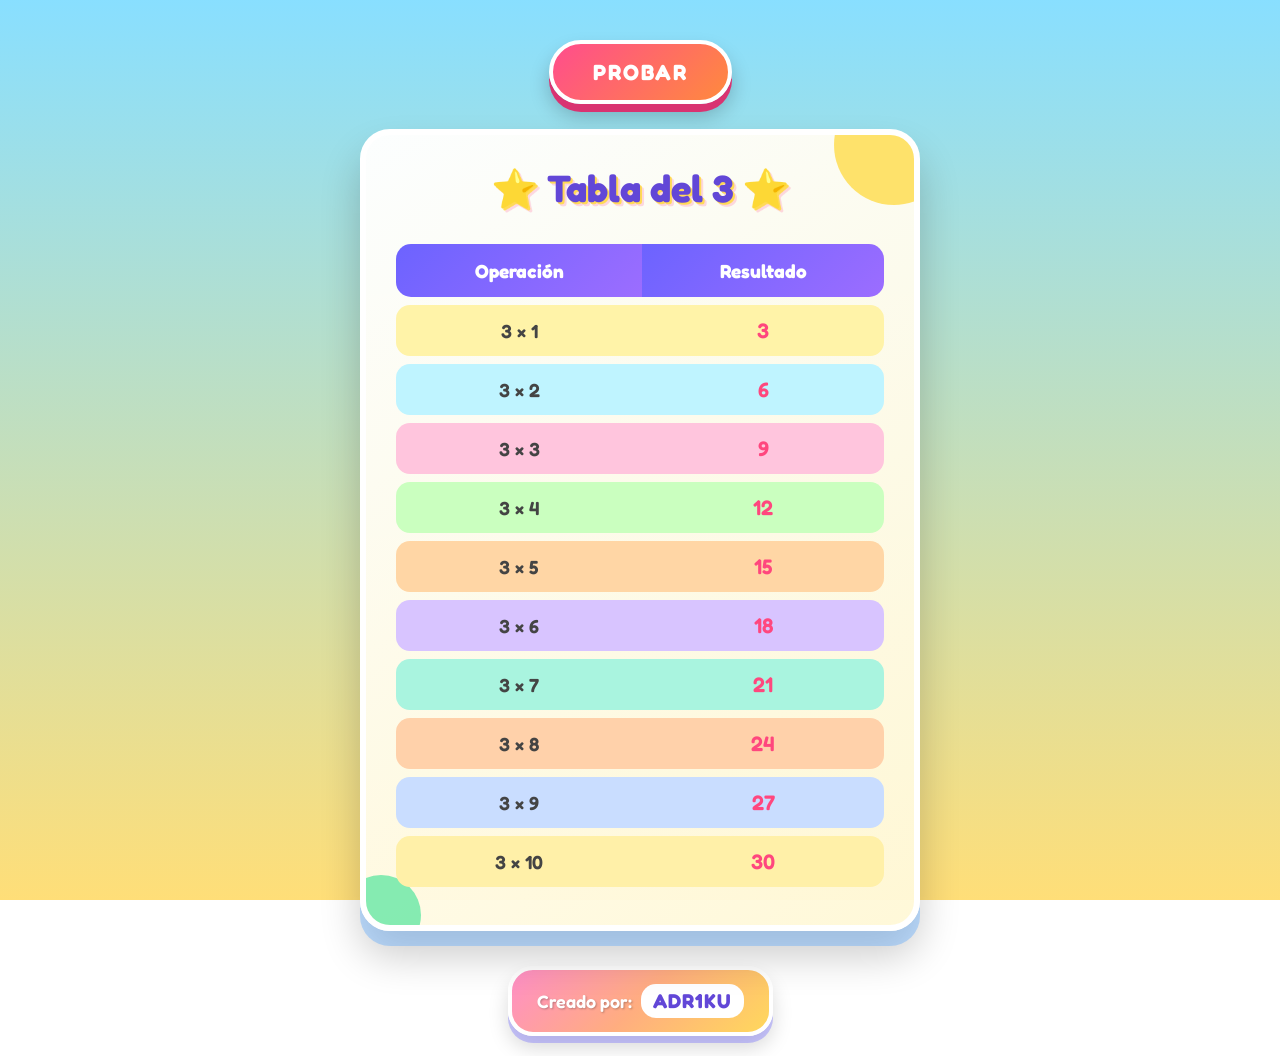
==== tablas/multiplicar.html @ edddc40d "Creación de carpeta tablas con archivos .js - .html - .css" ====
<!DOCTYPE html>
<html lang="es">
<head>
    <meta charset="UTF-8">
    <meta name="viewport" content="width=device-width, initial-scale=1.0">
    <title>Tabla del 3</title>
    <link rel="stylesheet" href="multiplicar.css">
</head>
<body>

    <main class="contenedor">

        <a href="#tabla" class="boton">PROBAR</a>

        <section id="tabla" class="tarjeta">
            <h1>Tabla del 3</h1>

            <table>
                <thead>
                    <tr>
                        <th>Operación</th>
                        <th>Resultado</th>
                    </tr>
                </thead>

                <tbody>
                    <tr><td>3 × 1</td><td>3</td></tr>
                    <tr><td>3 × 2</td><td>6</td></tr>
                    <tr><td>3 × 3</td><td>9</td></tr>
                    <tr><td>3 × 4</td><td>12</td></tr>
                    <tr><td>3 × 5</td><td>15</td></tr>
                    <tr><td>3 × 6</td><td>18</td></tr>
                    <tr><td>3 × 7</td><td>21</td></tr>
                    <tr><td>3 × 8</td><td>24</td></tr>
                    <tr><td>3 × 9</td><td>27</td></tr>
                    <tr><td>3 × 10</td><td>30</td></tr>
                </tbody>
            </table>
        </section>

    </main>

    <footer class="pie-pagina">
        <p>Creado por: <span>ADR1KU</span></p>
    </footer>

</body>
</html>
---- tablas/multiplicar.css ----
/* Fuente infantil desde Google Fonts */
@import url('https://fonts.googleapis.com/css2?family=Fredoka:wght@400;500;600;700&display=swap');

/* Reinicio básico */
* {
    margin: 0;
    padding: 0;
    box-sizing: border-box;
}

html {
    scroll-behavior: smooth;
}

body {
    min-height: 100vh;

    font-family: 'Fredoka', sans-serif;

    display: flex;

    /* Coloca el contenido de arriba hacia abajo */
    flex-direction: column;

    /* Centra horizontalmente */
    align-items: center;

    padding: 40px 15px 20px;

    background:
        linear-gradient(
            rgba(103, 214, 255, 0.78),
            rgba(255, 215, 90, 0.82)
        ),
        url("https://images.unsplash.com/photo-1503676260728-1c00da094a0b?auto=format&fit=crop&w=1600&q=80");

    background-size: cover;
    background-position: center;
    background-attachment: fixed;
}


/* =========================
   CONTENEDOR PRINCIPAL
   ========================= */

.contenedor {
    width: 100%;
    max-width: 560px;

    text-align: center;

    /* Ocupa el espacio disponible */
    flex: 1;

    animation: aparecer 0.8s ease;
}


/* =========================
   BOTÓN PROBAR
   ========================= */

.boton {
    display: inline-block;

    background: linear-gradient(
        135deg,
        #ff4d8d,
        #ff8a3d
    );

    color: white;

    text-decoration: none;

    font-size: 22px;
    font-weight: 700;

    letter-spacing: 2px;

    padding: 15px 40px;

    border-radius: 50px;

    margin-bottom: 25px;

    border: 4px solid white;

    box-shadow:
        0 8px 0 #d93371,
        0 12px 20px rgba(0, 0, 0, 0.22);

    transition:
        transform 0.2s ease,
        box-shadow 0.2s ease;

    animation: flotar 2.5s infinite ease-in-out;
}


/* Efecto al pasar el mouse */

.boton:hover {
    transform: translateY(-5px) scale(1.06);

    box-shadow:
        0 10px 0 #d93371,
        0 15px 25px rgba(0, 0, 0, 0.25);
}


/* Efecto al hacer clic */

.boton:active {
    transform: translateY(5px);

    box-shadow:
        0 3px 0 #d93371;
}


/* =========================
   TARJETA
   ========================= */

.tarjeta {
    position: relative;

    overflow: hidden;

    background:
        linear-gradient(
            145deg,
            rgba(255, 255, 255, 0.97),
            rgba(255, 248, 215, 0.97)
        );

    padding: 30px;

    border-radius: 30px;

    border: 6px solid white;

    box-shadow:
        0 15px 0 rgba(74, 162, 255, 0.35),
        0 25px 40px rgba(0, 0, 0, 0.2);
}


/* Círculo decorativo */

.tarjeta::before {
    content: "";

    position: absolute;

    width: 120px;
    height: 120px;

    border-radius: 50%;

    background: #ffdd4a;

    top: -50px;
    right: -40px;

    opacity: 0.8;
}


/* Segundo círculo decorativo */

.tarjeta::after {
    content: "";

    position: absolute;

    width: 80px;
    height: 80px;

    border-radius: 50%;

    background: #67e8a5;

    bottom: -30px;
    left: -25px;

    opacity: 0.8;
}


/* =========================
   TÍTULO
   ========================= */

h1 {
    position: relative;

    z-index: 2;

    color: #6247d7;

    font-size: 38px;

    margin-bottom: 25px;

    font-weight: 700;

    text-shadow:
        2px 2px 0 #ffda55,
        4px 4px 0 rgba(255, 105, 150, 0.25);

    animation: titulo 1s ease;
}


/*
   Agrega estrellas alrededor
   del título sin modificar HTML.
*/

h1::before {
    content: "⭐ ";
}

h1::after {
    content: " ⭐";
}


/* =========================
   TABLA
   ========================= */

table {
    position: relative;

    z-index: 2;

    width: 100%;

    border-collapse: separate;

    border-spacing: 0 8px;

    font-size: 18px;
}


/* Encabezado */

th {
    padding: 15px;

    color: white;

    background: linear-gradient(
        135deg,
        #6c63ff,
        #9c6dff
    );

    font-size: 19px;
}


/* Redondeo encabezado */

th:first-child {
    border-radius: 15px 0 0 15px;
}

th:last-child {
    border-radius: 0 15px 15px 0;
}


/* Celdas */

td {
    padding: 13px;

    font-size: 19px;

    font-weight: 600;

    color: #444;

    background-color: white;

    transition:
        transform 0.2s ease,
        background-color 0.2s ease,
        color 0.2s ease;
}


/* Bordes redondeados */

td:first-child {
    border-radius: 14px 0 0 14px;
}

td:last-child {
    border-radius: 0 14px 14px 0;

    color: #ff477e;

    font-size: 21px;
}


/* =========================
   COLORES DE LAS FILAS
   ========================= */

tbody tr:nth-child(1) td {
    background-color: #fff3a8;
}

tbody tr:nth-child(2) td {
    background-color: #bff4ff;
}

tbody tr:nth-child(3) td {
    background-color: #ffc5dd;
}

tbody tr:nth-child(4) td {
    background-color: #caffbf;
}

tbody tr:nth-child(5) td {
    background-color: #ffd6a5;
}

tbody tr:nth-child(6) td {
    background-color: #d8c4ff;
}

tbody tr:nth-child(7) td {
    background-color: #a9f4df;
}

tbody tr:nth-child(8) td {
    background-color: #ffd1aa;
}

tbody tr:nth-child(9) td {
    background-color: #c9ddff;
}

tbody tr:nth-child(10) td {
    background-color: #fff0a8;
}


/* =========================
   EFECTO SOBRE FILAS
   ========================= */

tbody tr {
    transition: transform 0.2s ease;
}

tbody tr:hover {
    transform: scale(1.04);
}

tbody tr:hover td {
    color: #5629bd;

    box-shadow:
        0 5px 12px rgba(0, 0, 0, 0.15);
}


/* =========================
   ANIMACIONES
   ========================= */

/* Entrada de la página */

@keyframes aparecer {

    from {
        opacity: 0;
        transform: translateY(30px);
    }

    to {
        opacity: 1;
        transform: translateY(0);
    }
}


/* Movimiento suave del botón */

@keyframes flotar {

    0%,
    100% {
        transform: translateY(0);
    }

    50% {
        transform: translateY(-7px);
    }
}


/* Entrada del título */

@keyframes titulo {

    0% {
        transform: scale(0.6) rotate(-5deg);
        opacity: 0;
    }

    70% {
        transform: scale(1.08) rotate(2deg);
    }

    100% {
        transform: scale(1);
        opacity: 1;
    }
}


/* =========================
   RESPONSIVE - TABLETS
   ========================= */

@media (max-width: 768px) {

    body {
        padding: 25px 15px;
    }

    .contenedor {
        max-width: 500px;
    }

    h1 {
        font-size: 34px;
    }
}


/* =========================
   RESPONSIVE - CELULARES
   ========================= */

@media (max-width: 480px) {

    body {
        padding: 20px 10px;
    }

    .tarjeta {
        padding: 20px 13px;

        border-radius: 22px;
    }

    h1 {
        font-size: 28px;

        margin-bottom: 18px;
    }

    .boton {
        width: 100%;

        font-size: 19px;

        padding: 14px 20px;
    }

    table {
        font-size: 16px;

        border-spacing: 0 6px;
    }

    th {
        font-size: 16px;

        padding: 12px 5px;
    }

    td {
        font-size: 16px;

        padding: 11px 5px;
    }

    td:last-child {
        font-size: 18px;
    }
}


/* =========================
   ACCESIBILIDAD
   ========================= */

/*
   Si el usuario tiene desactivadas
   las animaciones en su dispositivo,
   también las quitamos aquí.
*/

@media (prefers-reduced-motion: reduce) {

    *,
    *::before,
    *::after {
        animation: none !important;
        transition: none !important;
    }
}

/* =========================
   PIE DE PÁGINA
   ========================= */

.pie-pagina {
    margin-top: 35px;

    padding: 14px 25px;

    background: linear-gradient(
        135deg,
        #ff8fc7,
        #ffad80,
        #ffd85c
    );

    border: 4px solid white;
    border-radius: 25px;

    box-shadow:
        0 7px 0 rgba(108, 99, 255, 0.35),
        0 12px 20px rgba(0, 0, 0, 0.15);

    font-size: 18px;
    font-weight: 600;

    color: white;

    width: fit-content;
    max-width: 100%;

    text-align: center;

    text-shadow:
        1px 1px 2px rgba(0, 0, 0, 0.25);

    animation: aparecerPie 1s ease;
}

.pie-pagina p {
    margin: 0;
}

.pie-pagina span {
    display: inline-block;

    color: #6247d7;
    background-color: #ffffff;

    padding: 5px 12px;

    margin-left: 5px;

    border-radius: 15px;

    font-size: 20px;
    font-weight: 700;

    letter-spacing: 1px;

    text-shadow: none;

    transition:
        transform 0.2s ease,
        background-color 0.2s ease;
}

.pie-pagina span:hover {
    transform: rotate(-3deg) scale(1.1);
    background-color: #fff3a8;
}

@keyframes aparecerPie {
    from {
        opacity: 0;
        transform: translateY(20px);
    }

    to {
        opacity: 1;
        transform: translateY(0);
    }
}

/* Responsive */

@media (max-width: 480px) {

    .pie-pagina {
        font-size: 15px;
        padding: 14px 10px;
    }

    .pie-pagina span {
        font-size: 17px;
        margin-top: 5px;
    }
}
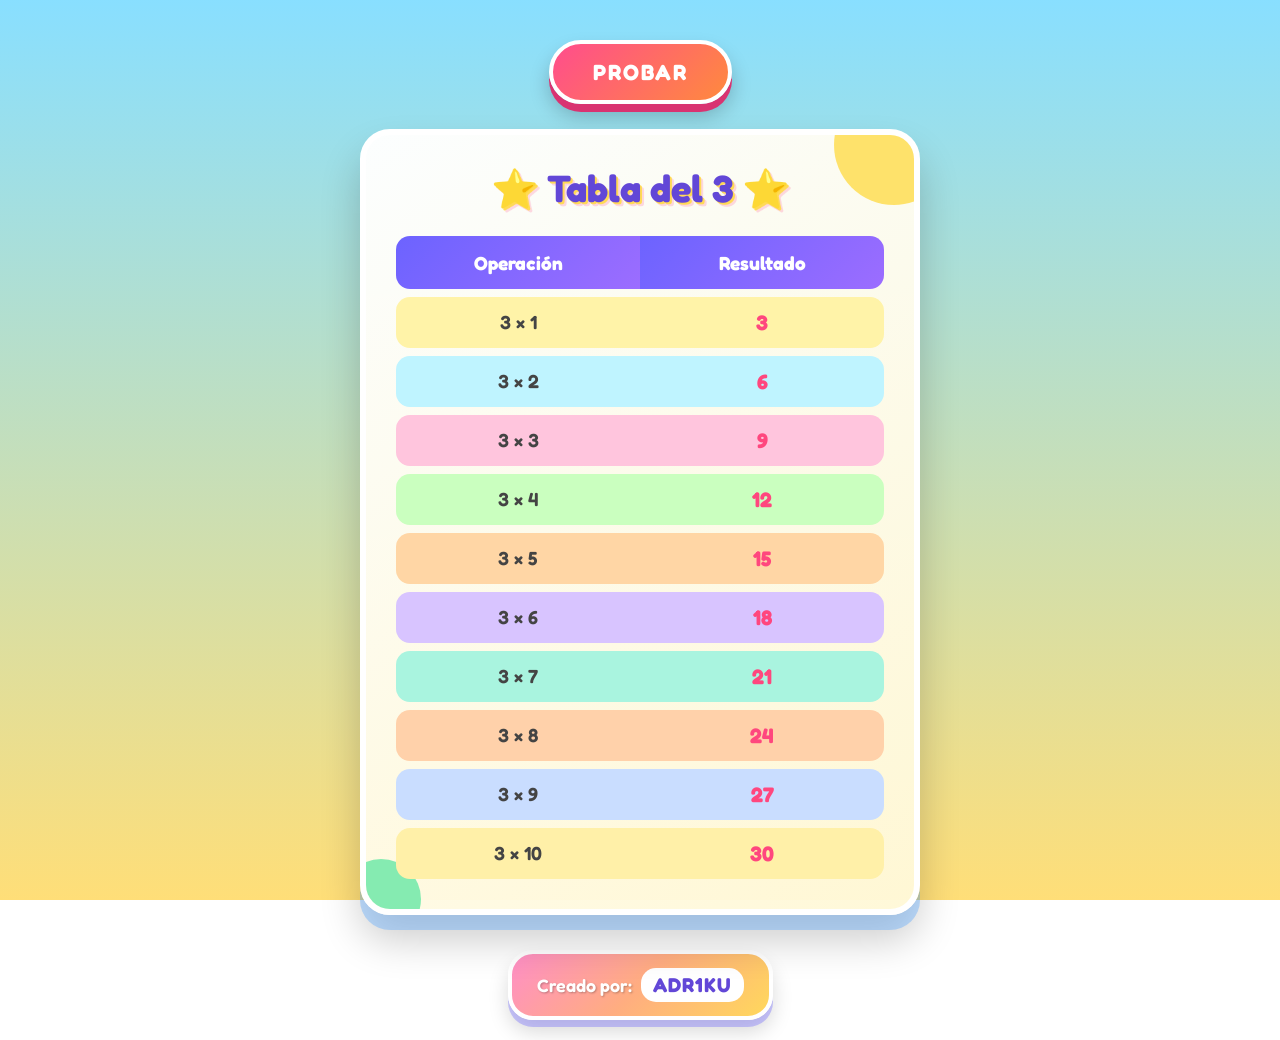
==== commit 33004dc0: "Migración de tags a <div></div>" ====
--- a/tablas/multiplicar.html
+++ b/tablas/multiplicar.html
@@ -8,35 +8,76 @@
 </head>
 <body>
 
-    <main class="contenedor">
+    <main class="contenedor" id="contenedor">
 
-        <a href="#tabla" class="boton">PROBAR</a>
+        <a href="#tabla" class="boton" id="probar">PROBAR</a>
 
         <section id="tabla" class="tarjeta">
-            <h1>Tabla del 3</h1>
 
-            <table>
-                <thead>
-                    <tr>
-                        <th>Operación</th>
-                        <th>Resultado</th>
-                    </tr>
-                </thead>
+    <h1>Tabla del 3</h1>
 
-                <tbody>
-                    <tr><td>3 × 1</td><td>3</td></tr>
-                    <tr><td>3 × 2</td><td>6</td></tr>
-                    <tr><td>3 × 3</td><td>9</td></tr>
-                    <tr><td>3 × 4</td><td>12</td></tr>
-                    <tr><td>3 × 5</td><td>15</td></tr>
-                    <tr><td>3 × 6</td><td>18</td></tr>
-                    <tr><td>3 × 7</td><td>21</td></tr>
-                    <tr><td>3 × 8</td><td>24</td></tr>
-                    <tr><td>3 × 9</td><td>27</td></tr>
-                    <tr><td>3 × 10</td><td>30</td></tr>
-                </tbody>
-            </table>
-        </section>
+    <div class="tabla-div">
+
+        <!-- Encabezado -->
+        <div class="fila encabezado">
+            <div class="celda">Operación</div>
+            <div class="celda">Resultado</div>
+        </div>
+
+        <!-- Contenido -->
+        <div class="fila">
+            <div class="celda">3 × 1</div>
+            <div class="celda resultado">3</div>
+        </div>
+
+        <div class="fila">
+            <div class="celda">3 × 2</div>
+            <div class="celda resultado">6</div>
+        </div>
+
+        <div class="fila">
+            <div class="celda">3 × 3</div>
+            <div class="celda resultado">9</div>
+        </div>
+
+        <div class="fila">
+            <div class="celda">3 × 4</div>
+            <div class="celda resultado">12</div>
+        </div>
+
+        <div class="fila">
+            <div class="celda">3 × 5</div>
+            <div class="celda resultado">15</div>
+        </div>
+
+        <div class="fila">
+            <div class="celda">3 × 6</div>
+            <div class="celda resultado">18</div>
+        </div>
+
+        <div class="fila">
+            <div class="celda">3 × 7</div>
+            <div class="celda resultado">21</div>
+        </div>
+
+        <div class="fila">
+            <div class="celda">3 × 8</div>
+            <div class="celda resultado">24</div>
+        </div>
+
+        <div class="fila">
+            <div class="celda">3 × 9</div>
+            <div class="celda resultado">27</div>
+        </div>
+
+        <div class="fila">
+            <div class="celda">3 × 10</div>
+            <div class="celda resultado">30</div>
+        </div>
+
+    </div>
+
+</section>
 
     </main>
 
--- a/tablas/multiplicar.css
+++ b/tablas/multiplicar.css
@@ -228,32 +228,82 @@
     content: " ⭐";
 }
 
-
-/* =========================
-   TABLA
-   ========================= */
-
-table {
+/* =========================
+   TABLA DEL 3 CON DIV
+   ========================= */
+
+.tabla-div {
     position: relative;
-
     z-index: 2;
 
     width: 100%;
 
-    border-collapse: separate;
-
-    border-spacing: 0 8px;
+    display: flex;
+    flex-direction: column;
+
+    gap: 8px;
 
     font-size: 18px;
 }
 
 
-/* Encabezado */
-
-th {
+/* =========================
+   FILAS
+   ========================= */
+
+.fila {
+    display: grid;
+
+    grid-template-columns: 1fr 1fr;
+
+    width: 100%;
+
+    transition:
+        transform 0.2s ease,
+        box-shadow 0.2s ease;
+}
+
+
+/* =========================
+   CELDAS
+   ========================= */
+
+.celda {
+    padding: 13px;
+
+    font-size: 19px;
+    font-weight: 600;
+
+    color: #444;
+
+    text-align: center;
+
+    transition:
+        color 0.2s ease,
+        background-color 0.2s ease;
+}
+
+
+/* Primera celda */
+
+.fila .celda:first-child {
+    border-radius: 14px 0 0 14px;
+}
+
+
+/* Última celda */
+
+.fila .celda:last-child {
+    border-radius: 0 14px 14px 0;
+}
+
+
+/* =========================
+   ENCABEZADO
+   ========================= */
+
+.encabezado .celda {
     padding: 15px;
-
-    color: white;
 
     background: linear-gradient(
         135deg,
@@ -261,53 +311,22 @@
         #9c6dff
     );
 
+    color: white;
+
     font-size: 19px;
-}
-
-
-/* Redondeo encabezado */
-
-th:first-child {
-    border-radius: 15px 0 0 15px;
-}
-
-th:last-child {
-    border-radius: 0 15px 15px 0;
-}
-
-
-/* Celdas */
-
-td {
-    padding: 13px;
-
-    font-size: 19px;
-
-    font-weight: 600;
-
-    color: #444;
-
-    background-color: white;
-
-    transition:
-        transform 0.2s ease,
-        background-color 0.2s ease,
-        color 0.2s ease;
-}
-
-
-/* Bordes redondeados */
-
-td:first-child {
-    border-radius: 14px 0 0 14px;
-}
-
-td:last-child {
-    border-radius: 0 14px 14px 0;
-
+    font-weight: 700;
+}
+
+
+/* =========================
+   RESULTADOS
+   ========================= */
+
+.resultado {
     color: #ff477e;
 
     font-size: 21px;
+    font-weight: 700;
 }
 
 
@@ -315,64 +334,69 @@
    COLORES DE LAS FILAS
    ========================= */
 
-tbody tr:nth-child(1) td {
+/*
+La fila 1 es el encabezado,
+por eso empezamos desde nth-child(2)
+*/
+
+.fila:nth-child(2) .celda {
     background-color: #fff3a8;
 }
 
-tbody tr:nth-child(2) td {
+.fila:nth-child(3) .celda {
     background-color: #bff4ff;
 }
 
-tbody tr:nth-child(3) td {
+.fila:nth-child(4) .celda {
     background-color: #ffc5dd;
 }
 
-tbody tr:nth-child(4) td {
+.fila:nth-child(5) .celda {
     background-color: #caffbf;
 }
 
-tbody tr:nth-child(5) td {
+.fila:nth-child(6) .celda {
     background-color: #ffd6a5;
 }
 
-tbody tr:nth-child(6) td {
+.fila:nth-child(7) .celda {
     background-color: #d8c4ff;
 }
 
-tbody tr:nth-child(7) td {
+.fila:nth-child(8) .celda {
     background-color: #a9f4df;
 }
 
-tbody tr:nth-child(8) td {
+.fila:nth-child(9) .celda {
     background-color: #ffd1aa;
 }
 
-tbody tr:nth-child(9) td {
+.fila:nth-child(10) .celda {
     background-color: #c9ddff;
 }
 
-tbody tr:nth-child(10) td {
+.fila:nth-child(11) .celda {
     background-color: #fff0a8;
 }
 
 
 /* =========================
-   EFECTO SOBRE FILAS
-   ========================= */
-
-tbody tr {
-    transition: transform 0.2s ease;
-}
-
-tbody tr:hover {
+   EFECTO HOVER
+   ========================= */
+
+.fila:not(.encabezado):hover {
     transform: scale(1.04);
-}
-
-tbody tr:hover td {
-    color: #5629bd;
 
     box-shadow:
         0 5px 12px rgba(0, 0, 0, 0.15);
+}
+
+.fila:not(.encabezado):hover .celda {
+    color: #5629bd;
+}
+
+.fila:not(.encabezado):hover .resultado {
+    color: #ff477e;
 }
 
 
@@ -481,26 +505,22 @@
         padding: 14px 20px;
     }
 
-    table {
-        font-size: 16px;
-
-        border-spacing: 0 6px;
-    }
-
-    th {
-        font-size: 16px;
-
-        padding: 12px 5px;
-    }
-
-    td {
-        font-size: 16px;
-
-        padding: 11px 5px;
-    }
-
-    td:last-child {
-        font-size: 18px;
+    .tabla-div {
+    gap: 6px;
+    }
+
+    .celda {
+    font-size: 16px;
+    padding: 11px 5px;
+    }
+
+    .encabezado .celda {
+    font-size: 16px;
+    padding: 12px 5px;
+    }
+
+    .resultado {
+    font-size: 18px;
     }
 }
 
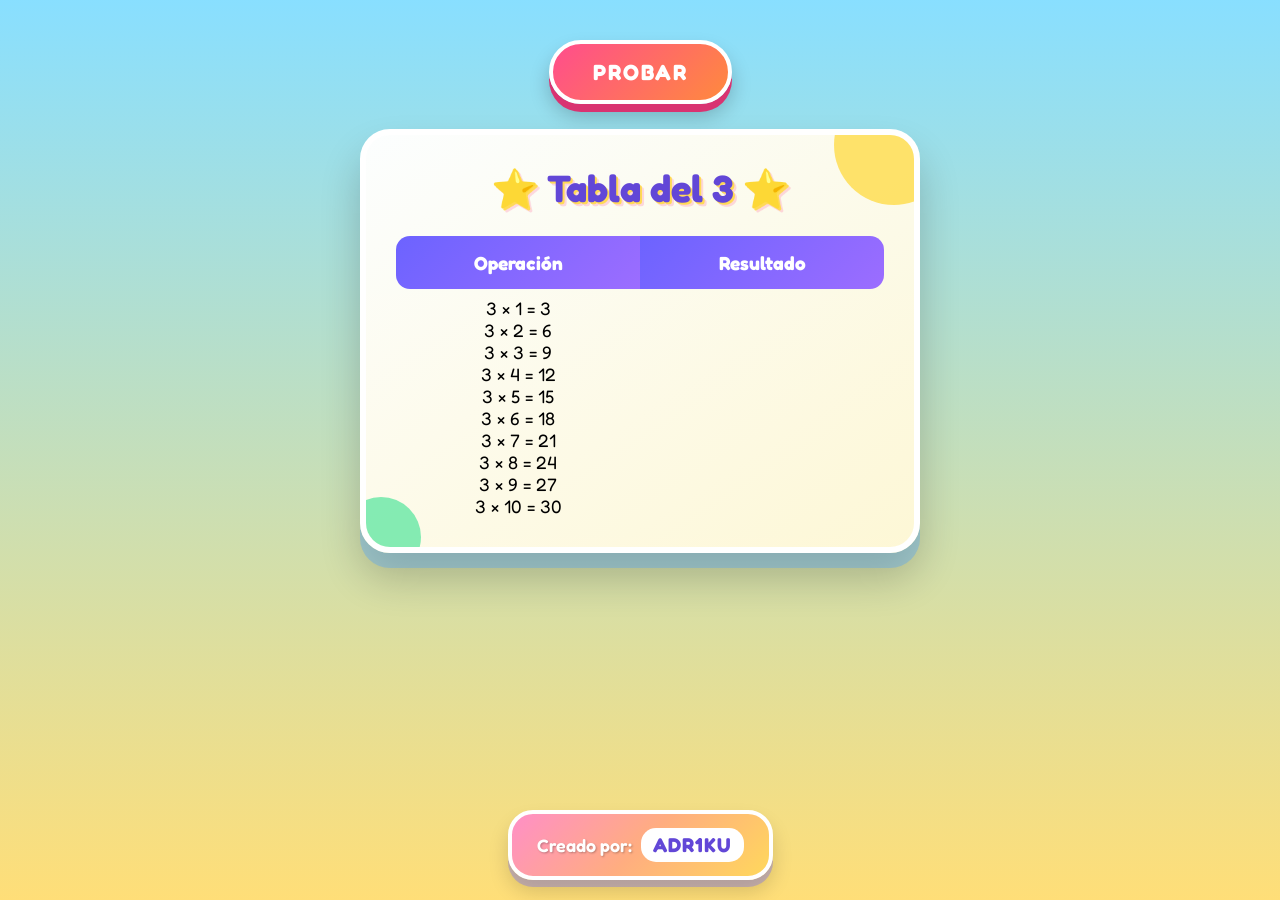
==== commit cc4f274b: "Refactorización de tags y clases de la tabla del 3" ====
--- a/tablas/multiplicar.html
+++ b/tablas/multiplicar.html
@@ -25,57 +25,18 @@
         </div>
 
         <!-- Contenido -->
-        <div class="fila">
-            <div class="celda">3 × 1</div>
-            <div class="celda resultado">3</div>
+        <div class="tabla">
+            <div class="fila">3 × 1 = 3</div>
+            <div class="fila">3 × 2 = 6</div>
+            <div class="fila">3 × 3 = 9</div>
+            <div class="fila">3 × 4 = 12</div>
+            <div class="fila">3 × 5 = 15</div>
+            <div class="fila">3 × 6 = 18</div>
+            <div class="fila">3 × 7 = 21</div>
+            <div class="fila">3 × 8 = 24</div>
+            <div class="fila">3 × 9 = 27</div>
+            <div class="fila">3 × 10 = 30</div>
         </div>
-
-        <div class="fila">
-            <div class="celda">3 × 2</div>
-            <div class="celda resultado">6</div>
-        </div>
-
-        <div class="fila">
-            <div class="celda">3 × 3</div>
-            <div class="celda resultado">9</div>
-        </div>
-
-        <div class="fila">
-            <div class="celda">3 × 4</div>
-            <div class="celda resultado">12</div>
-        </div>
-
-        <div class="fila">
-            <div class="celda">3 × 5</div>
-            <div class="celda resultado">15</div>
-        </div>
-
-        <div class="fila">
-            <div class="celda">3 × 6</div>
-            <div class="celda resultado">18</div>
-        </div>
-
-        <div class="fila">
-            <div class="celda">3 × 7</div>
-            <div class="celda resultado">21</div>
-        </div>
-
-        <div class="fila">
-            <div class="celda">3 × 8</div>
-            <div class="celda resultado">24</div>
-        </div>
-
-        <div class="fila">
-            <div class="celda">3 × 9</div>
-            <div class="celda resultado">27</div>
-        </div>
-
-        <div class="fila">
-            <div class="celda">3 × 10</div>
-            <div class="celda resultado">30</div>
-        </div>
-
-    </div>
 
 </section>
 
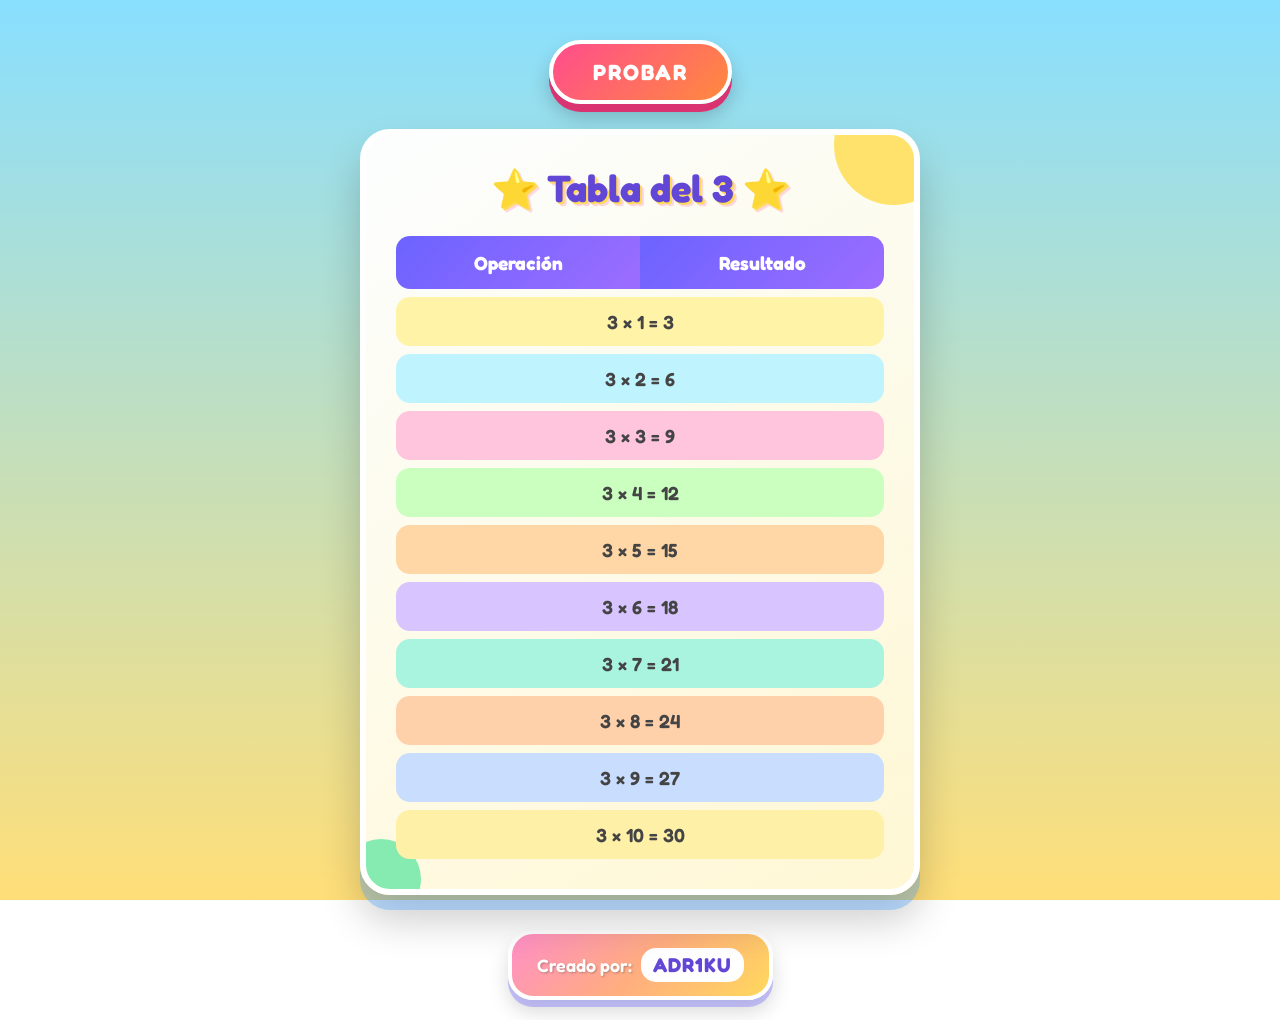
==== commit 97f94b52: "Botón probar: Primer intento" ====
--- a/tablas/multiplicar.html
+++ b/tablas/multiplicar.html
@@ -10,7 +10,7 @@
 
     <main class="contenedor" id="contenedor">
 
-        <a href="#tabla" class="boton" id="probar">PROBAR</a>
+        <a href="#tabla" class="boton" id="probar" onclick="generartablas()">PROBAR</a>
 
         <section id="tabla" class="tarjeta">
 
--- a/tablas/multiplicar.css
+++ b/tablas/multiplicar.css
@@ -14,32 +14,22 @@
 
 body {
     min-height: 100vh;
-
     font-family: 'Fredoka', sans-serif;
-
     display: flex;
-
-    /* Coloca el contenido de arriba hacia abajo */
     flex-direction: column;
-
-    /* Centra horizontalmente */
     align-items: center;
-
     padding: 40px 15px 20px;
-
     background:
         linear-gradient(
             rgba(103, 214, 255, 0.78),
             rgba(255, 215, 90, 0.82)
         ),
         url("https://images.unsplash.com/photo-1503676260728-1c00da094a0b?auto=format&fit=crop&w=1600&q=80");
-
     background-size: cover;
     background-position: center;
     background-attachment: fixed;
 }
 
-
 /* =========================
    CONTENEDOR PRINCIPAL
    ========================= */
@@ -47,15 +37,10 @@
 .contenedor {
     width: 100%;
     max-width: 560px;
-
     text-align: center;
-
-    /* Ocupa el espacio disponible */
     flex: 1;
-
     animation: aparecer 0.8s ease;
 }
-
 
 /* =========================
    BOTÓN PROBAR
@@ -63,62 +48,40 @@
 
 .boton {
     display: inline-block;
-
     background: linear-gradient(
         135deg,
         #ff4d8d,
         #ff8a3d
     );
-
     color: white;
-
     text-decoration: none;
-
     font-size: 22px;
     font-weight: 700;
-
     letter-spacing: 2px;
-
     padding: 15px 40px;
-
     border-radius: 50px;
-
     margin-bottom: 25px;
-
     border: 4px solid white;
-
     box-shadow:
         0 8px 0 #d93371,
         0 12px 20px rgba(0, 0, 0, 0.22);
-
     transition:
         transform 0.2s ease,
         box-shadow 0.2s ease;
-
     animation: flotar 2.5s infinite ease-in-out;
 }
-
-
-/* Efecto al pasar el mouse */
 
 .boton:hover {
     transform: translateY(-5px) scale(1.06);
-
     box-shadow:
         0 10px 0 #d93371,
         0 15px 25px rgba(0, 0, 0, 0.25);
 }
 
-
-/* Efecto al hacer clic */
-
 .boton:active {
     transform: translateY(5px);
-
-    box-shadow:
-        0 3px 0 #d93371;
-}
-
+    box-shadow: 0 3px 0 #d93371;
+}
 
 /* =========================
    TARJETA
@@ -126,69 +89,44 @@
 
 .tarjeta {
     position: relative;
-
     overflow: hidden;
-
     background:
         linear-gradient(
             145deg,
             rgba(255, 255, 255, 0.97),
             rgba(255, 248, 215, 0.97)
         );
-
     padding: 30px;
-
     border-radius: 30px;
-
     border: 6px solid white;
-
     box-shadow:
         0 15px 0 rgba(74, 162, 255, 0.35),
         0 25px 40px rgba(0, 0, 0, 0.2);
 }
 
-
-/* Círculo decorativo */
-
 .tarjeta::before {
     content: "";
-
     position: absolute;
-
     width: 120px;
     height: 120px;
-
     border-radius: 50%;
-
     background: #ffdd4a;
-
     top: -50px;
     right: -40px;
-
     opacity: 0.8;
 }
-
-
-/* Segundo círculo decorativo */
 
 .tarjeta::after {
     content: "";
-
     position: absolute;
-
     width: 80px;
     height: 80px;
-
     border-radius: 50%;
-
     background: #67e8a5;
-
     bottom: -30px;
     left: -25px;
-
     opacity: 0.8;
 }
-
 
 /* =========================
    TÍTULO
@@ -196,29 +134,16 @@
 
 h1 {
     position: relative;
-
     z-index: 2;
-
     color: #6247d7;
-
     font-size: 38px;
-
     margin-bottom: 25px;
-
     font-weight: 700;
-
     text-shadow:
         2px 2px 0 #ffda55,
         4px 4px 0 rgba(255, 105, 150, 0.25);
-
     animation: titulo 1s ease;
 }
-
-
-/*
-   Agrega estrellas alrededor
-   del título sin modificar HTML.
-*/
 
 h1::before {
     content: "⭐ ";
@@ -235,179 +160,128 @@
 .tabla-div {
     position: relative;
     z-index: 2;
-
     width: 100%;
-
     display: flex;
     flex-direction: column;
-
     gap: 8px;
-
     font-size: 18px;
 }
 
-
-/* =========================
-   FILAS
-   ========================= */
-
-.fila {
+/* =========================
+   ENCABEZADO
+   ========================= */
+
+.encabezado {
     display: grid;
-
     grid-template-columns: 1fr 1fr;
-
     width: 100%;
-
-    transition:
-        transform 0.2s ease,
-        box-shadow 0.2s ease;
-}
-
-
-/* =========================
-   CELDAS
-   ========================= */
-
-.celda {
-    padding: 13px;
-
-    font-size: 19px;
-    font-weight: 600;
-
-    color: #444;
-
-    text-align: center;
-
-    transition:
-        color 0.2s ease,
-        background-color 0.2s ease;
-}
-
-
-/* Primera celda */
-
-.fila .celda:first-child {
-    border-radius: 14px 0 0 14px;
-}
-
-
-/* Última celda */
-
-.fila .celda:last-child {
-    border-radius: 0 14px 14px 0;
-}
-
-
-/* =========================
-   ENCABEZADO
-   ========================= */
+}
 
 .encabezado .celda {
     padding: 15px;
-
     background: linear-gradient(
         135deg,
         #6c63ff,
         #9c6dff
     );
-
     color: white;
-
     font-size: 19px;
     font-weight: 700;
-}
-
-
-/* =========================
-   RESULTADOS
-   ========================= */
-
-.resultado {
-    color: #ff477e;
-
-    font-size: 21px;
-    font-weight: 700;
-}
-
+    text-align: center;
+}
+
+.encabezado .celda:first-child {
+    border-radius: 14px 0 0 14px;
+}
+
+.encabezado .celda:last-child {
+    border-radius: 0 14px 14px 0;
+}
+
+/* =========================
+   CONTENIDO DE LA TABLA
+   ========================= */
+
+.tabla {
+    display: flex;
+    flex-direction: column;
+    gap: 8px;
+    width: 100%;
+}
+
+.tabla .fila {
+    width: 100%;
+    padding: 13px;
+    border-radius: 14px;
+    color: #444;
+    font-size: 19px;
+    font-weight: 600;
+    text-align: center;
+    transition:
+        transform 0.2s ease,
+        box-shadow 0.2s ease,
+        color 0.2s ease;
+}
 
 /* =========================
    COLORES DE LAS FILAS
    ========================= */
 
-/*
-La fila 1 es el encabezado,
-por eso empezamos desde nth-child(2)
-*/
-
-.fila:nth-child(2) .celda {
+.tabla .fila:nth-child(1) {
     background-color: #fff3a8;
 }
 
-.fila:nth-child(3) .celda {
+.tabla .fila:nth-child(2) {
     background-color: #bff4ff;
 }
 
-.fila:nth-child(4) .celda {
+.tabla .fila:nth-child(3) {
     background-color: #ffc5dd;
 }
 
-.fila:nth-child(5) .celda {
+.tabla .fila:nth-child(4) {
     background-color: #caffbf;
 }
 
-.fila:nth-child(6) .celda {
+.tabla .fila:nth-child(5) {
     background-color: #ffd6a5;
 }
 
-.fila:nth-child(7) .celda {
+.tabla .fila:nth-child(6) {
     background-color: #d8c4ff;
 }
 
-.fila:nth-child(8) .celda {
+.tabla .fila:nth-child(7) {
     background-color: #a9f4df;
 }
 
-.fila:nth-child(9) .celda {
+.tabla .fila:nth-child(8) {
     background-color: #ffd1aa;
 }
 
-.fila:nth-child(10) .celda {
+.tabla .fila:nth-child(9) {
     background-color: #c9ddff;
 }
 
-.fila:nth-child(11) .celda {
+.tabla .fila:nth-child(10) {
     background-color: #fff0a8;
 }
 
-
 /* =========================
    EFECTO HOVER
    ========================= */
 
-.fila:not(.encabezado):hover {
+.tabla .fila:hover {
     transform: scale(1.04);
-
-    box-shadow:
-        0 5px 12px rgba(0, 0, 0, 0.15);
-}
-
-.fila:not(.encabezado):hover .celda {
     color: #5629bd;
-}
-
-.fila:not(.encabezado):hover .resultado {
-    color: #ff477e;
-}
-
+    box-shadow: 0 5px 12px rgba(0, 0, 0, 0.15);
+}
 
 /* =========================
    ANIMACIONES
    ========================= */
 
-/* Entrada de la página */
-
 @keyframes aparecer {
-
     from {
         opacity: 0;
         transform: translateY(30px);
@@ -419,11 +293,7 @@
     }
 }
 
-
-/* Movimiento suave del botón */
-
 @keyframes flotar {
-
     0%,
     100% {
         transform: translateY(0);
@@ -434,11 +304,7 @@
     }
 }
 
-
-/* Entrada del título */
-
 @keyframes titulo {
-
     0% {
         transform: scale(0.6) rotate(-5deg);
         opacity: 0;
@@ -454,13 +320,11 @@
     }
 }
 
-
 /* =========================
    RESPONSIVE - TABLETS
    ========================= */
 
 @media (max-width: 768px) {
-
     body {
         padding: 25px 15px;
     }
@@ -474,69 +338,52 @@
     }
 }
 
-
 /* =========================
    RESPONSIVE - CELULARES
    ========================= */
 
 @media (max-width: 480px) {
-
     body {
         padding: 20px 10px;
     }
 
     .tarjeta {
         padding: 20px 13px;
-
         border-radius: 22px;
     }
 
     h1 {
         font-size: 28px;
-
         margin-bottom: 18px;
     }
 
     .boton {
         width: 100%;
-
         font-size: 19px;
-
         padding: 14px 20px;
     }
 
-    .tabla-div {
-    gap: 6px;
-    }
-
-    .celda {
-    font-size: 16px;
-    padding: 11px 5px;
+    .tabla-div,
+    .tabla {
+        gap: 6px;
     }
 
     .encabezado .celda {
-    font-size: 16px;
-    padding: 12px 5px;
-    }
-
-    .resultado {
-    font-size: 18px;
-    }
-}
-
+        font-size: 16px;
+        padding: 12px 5px;
+    }
+
+    .tabla .fila {
+        font-size: 16px;
+        padding: 11px 5px;
+    }
+}
 
 /* =========================
    ACCESIBILIDAD
    ========================= */
 
-/*
-   Si el usuario tiene desactivadas
-   las animaciones en su dispositivo,
-   también las quitamos aquí.
-*/
-
 @media (prefers-reduced-motion: reduce) {
-
     *,
     *::before,
     *::after {
@@ -551,36 +398,25 @@
 
 .pie-pagina {
     margin-top: 35px;
-
     padding: 14px 25px;
-
     background: linear-gradient(
         135deg,
         #ff8fc7,
         #ffad80,
         #ffd85c
     );
-
     border: 4px solid white;
     border-radius: 25px;
-
     box-shadow:
         0 7px 0 rgba(108, 99, 255, 0.35),
         0 12px 20px rgba(0, 0, 0, 0.15);
-
     font-size: 18px;
     font-weight: 600;
-
     color: white;
-
     width: fit-content;
     max-width: 100%;
-
     text-align: center;
-
-    text-shadow:
-        1px 1px 2px rgba(0, 0, 0, 0.25);
-
+    text-shadow: 1px 1px 2px rgba(0, 0, 0, 0.25);
     animation: aparecerPie 1s ease;
 }
 
@@ -590,23 +426,15 @@
 
 .pie-pagina span {
     display: inline-block;
-
     color: #6247d7;
     background-color: #ffffff;
-
     padding: 5px 12px;
-
     margin-left: 5px;
-
     border-radius: 15px;
-
     font-size: 20px;
     font-weight: 700;
-
     letter-spacing: 1px;
-
     text-shadow: none;
-
     transition:
         transform 0.2s ease,
         background-color 0.2s ease;
@@ -629,10 +457,7 @@
     }
 }
 
-/* Responsive */
-
 @media (max-width: 480px) {
-
     .pie-pagina {
         font-size: 15px;
         padding: 14px 10px;
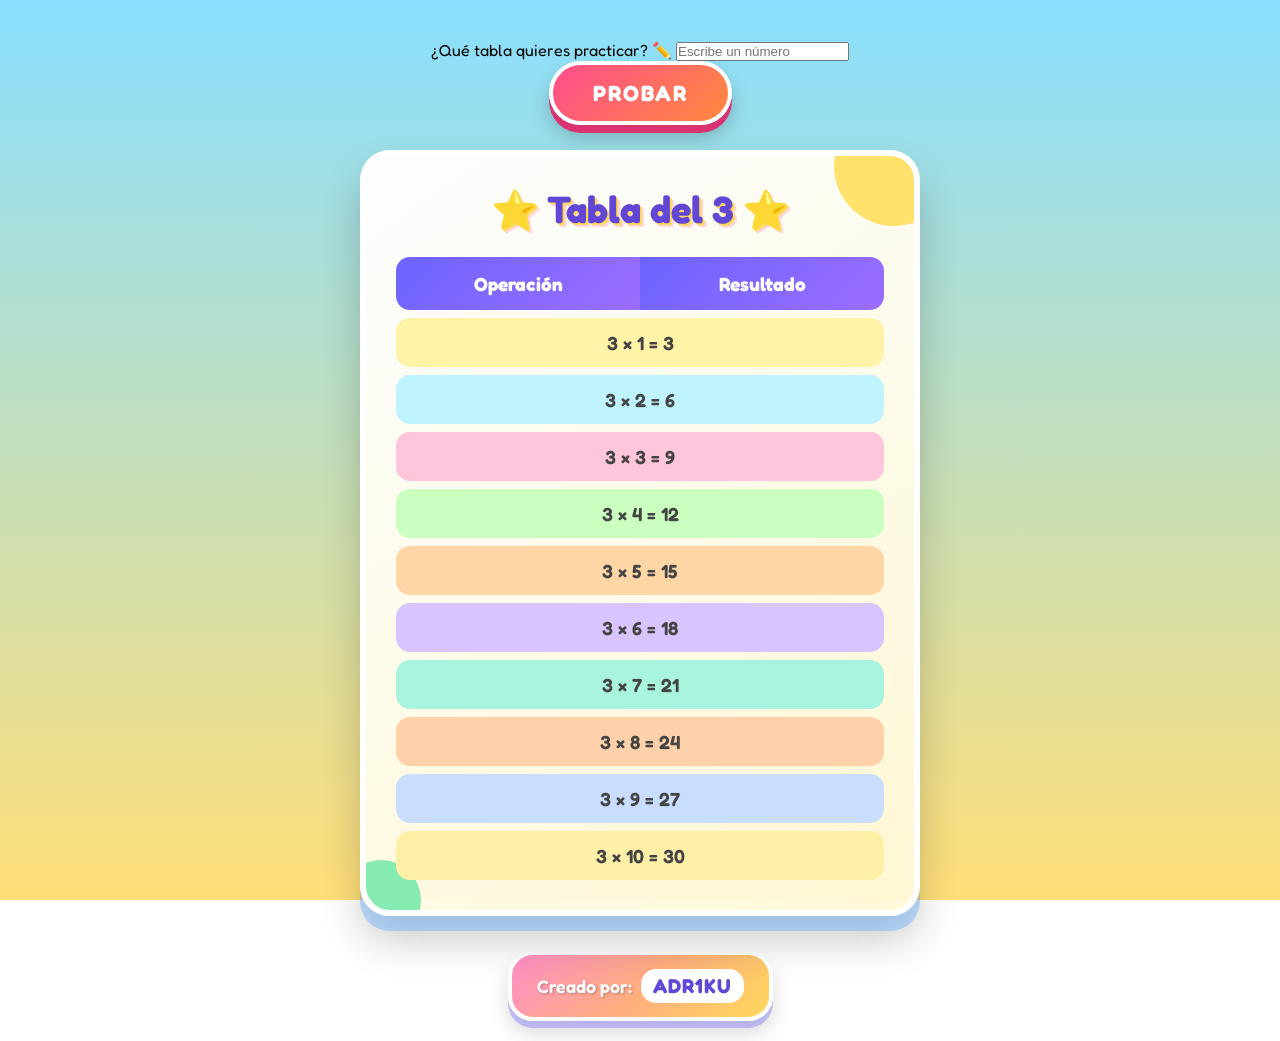
==== commit 6b650675: "Agrega caja de texto manteniendo el estilo infantil" ====
--- a/tablas/multiplicar.html
+++ b/tablas/multiplicar.html
@@ -10,35 +10,51 @@
 
     <main class="contenedor" id="contenedor">
 
-        <a href="#tabla" class="boton" id="probar" onclick="generartablas()">PROBAR</a>
+        <div class="grupo-entrada">
+            <label for="numero-tabla" class="etiqueta-entrada">
+                ¿Qué tabla quieres practicar? ✏️
+            </label>
+
+            <input
+                type="text"
+                id="numero-tabla"
+                class="caja-texto"
+                placeholder="Escribe un número"
+                autocomplete="off"
+            >
+        </div>
+
+        <a href="#tabla" class="boton" id="probar" onclick="generarTablas()">PROBAR</a>
 
         <section id="tabla" class="tarjeta">
 
-    <h1>Tabla del 3</h1>
+            <h1>Tabla del 3</h1>
 
-    <div class="tabla-div">
+            <div class="tabla-div">
 
-        <!-- Encabezado -->
-        <div class="fila encabezado">
-            <div class="celda">Operación</div>
-            <div class="celda">Resultado</div>
-        </div>
+                <!-- Encabezado -->
+                <div class="fila encabezado">
+                    <div class="celda">Operación</div>
+                    <div class="celda">Resultado</div>
+                </div>
 
-        <!-- Contenido -->
-        <div class="tabla">
-            <div class="fila">3 × 1 = 3</div>
-            <div class="fila">3 × 2 = 6</div>
-            <div class="fila">3 × 3 = 9</div>
-            <div class="fila">3 × 4 = 12</div>
-            <div class="fila">3 × 5 = 15</div>
-            <div class="fila">3 × 6 = 18</div>
-            <div class="fila">3 × 7 = 21</div>
-            <div class="fila">3 × 8 = 24</div>
-            <div class="fila">3 × 9 = 27</div>
-            <div class="fila">3 × 10 = 30</div>
-        </div>
+                <!-- Contenido -->
+                <div class="tabla">
+                    <div class="fila">3 × 1 = 3</div>
+                    <div class="fila">3 × 2 = 6</div>
+                    <div class="fila">3 × 3 = 9</div>
+                    <div class="fila">3 × 4 = 12</div>
+                    <div class="fila">3 × 5 = 15</div>
+                    <div class="fila">3 × 6 = 18</div>
+                    <div class="fila">3 × 7 = 21</div>
+                    <div class="fila">3 × 8 = 24</div>
+                    <div class="fila">3 × 9 = 27</div>
+                    <div class="fila">3 × 10 = 30</div>
+                </div>
 
-</section>
+            </div>
+
+        </section>
 
     </main>
 
@@ -46,5 +62,6 @@
         <p>Creado por: <span>ADR1KU</span></p>
     </footer>
 
+    <script src="multiplicar.js"></script>
 </body>
-</html>+</html>
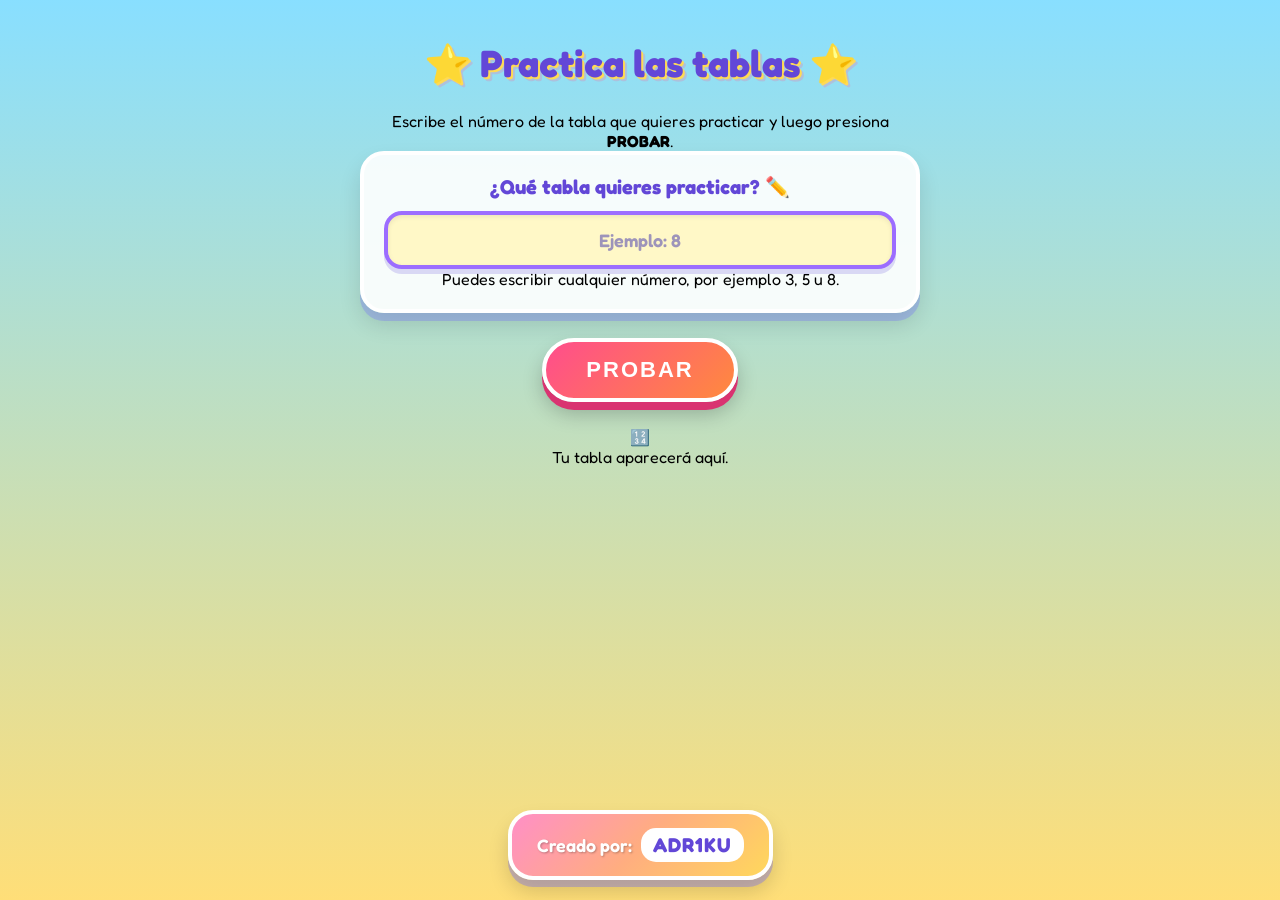
==== commit cfcf0839: "Mejora experiencia de usuario para tablas personalizadas" ====
--- a/tablas/multiplicar.html
+++ b/tablas/multiplicar.html
@@ -3,57 +3,53 @@
 <head>
     <meta charset="UTF-8">
     <meta name="viewport" content="width=device-width, initial-scale=1.0">
-    <title>Tabla del 3</title>
+    <title>Tablas de multiplicar</title>
     <link rel="stylesheet" href="multiplicar.css">
 </head>
 <body>
 
-    <main class="contenedor" id="contenedor">
+    <main class="contenedor">
 
-        <div class="grupo-entrada">
-            <label for="numero-tabla" class="etiqueta-entrada">
-                ¿Qué tabla quieres practicar? ✏️
-            </label>
+        <section class="panel-practica" aria-labelledby="titulo-principal">
+            <h1 id="titulo-principal">Practica las tablas</h1>
 
-            <input
-                type="text"
-                id="numero-tabla"
-                class="caja-texto"
-                placeholder="Escribe un número"
-                autocomplete="off"
-            >
-        </div>
+            <p class="instruccion">
+                Escribe el número de la tabla que quieres practicar y luego presiona
+                <strong>PROBAR</strong>.
+            </p>
 
-        <a href="#tabla" class="boton" id="probar" onclick="generarTablas()">PROBAR</a>
+            <div class="grupo-entrada">
+                <label for="numero-tabla" class="etiqueta-entrada">
+                    ¿Qué tabla quieres practicar? ✏️
+                </label>
 
-        <section id="tabla" class="tarjeta">
+                <input
+                    type="text"
+                    id="numero-tabla"
+                    class="caja-texto"
+                    placeholder="Ejemplo: 8"
+                    inputmode="numeric"
+                    autocomplete="off"
+                    aria-describedby="ayuda-entrada"
+                >
 
-            <h1>Tabla del 3</h1>
-
-            <div class="tabla-div">
-
-                <!-- Encabezado -->
-                <div class="fila encabezado">
-                    <div class="celda">Operación</div>
-                    <div class="celda">Resultado</div>
-                </div>
-
-                <!-- Contenido -->
-                <div class="tabla">
-                    <div class="fila">3 × 1 = 3</div>
-                    <div class="fila">3 × 2 = 6</div>
-                    <div class="fila">3 × 3 = 9</div>
-                    <div class="fila">3 × 4 = 12</div>
-                    <div class="fila">3 × 5 = 15</div>
-                    <div class="fila">3 × 6 = 18</div>
-                    <div class="fila">3 × 7 = 21</div>
-                    <div class="fila">3 × 8 = 24</div>
-                    <div class="fila">3 × 9 = 27</div>
-                    <div class="fila">3 × 10 = 30</div>
-                </div>
-
+                <p id="ayuda-entrada" class="texto-ayuda">
+                    Puedes escribir cualquier número, por ejemplo 3, 5 u 8.
+                </p>
             </div>
 
+            <button type="button" class="boton" id="probar" onclick="generarTablas()">
+                PROBAR
+            </button>
+
+            <p id="mensaje" class="mensaje-ayuda" aria-live="polite"></p>
+        </section>
+
+        <section id="resultado-tabla" class="resultado-tabla" aria-live="polite">
+            <div class="estado-inicial">
+                <span class="estado-icono">🔢</span>
+                <p>Tu tabla aparecerá aquí.</p>
+            </div>
         </section>
 
     </main>
--- a/tablas/multiplicar.css
+++ b/tablas/multiplicar.css
@@ -43,6 +43,82 @@
 }
 
 /* =========================
+   CAJA DE TEXTO
+   ========================= */
+
+.grupo-entrada {
+    width: 100%;
+    margin-bottom: 25px;
+    padding: 20px;
+
+    background: rgba(255, 255, 255, 0.9);
+    border: 4px solid white;
+    border-radius: 24px;
+
+    box-shadow:
+        0 8px 0 rgba(108, 99, 255, 0.28),
+        0 12px 22px rgba(0, 0, 0, 0.12);
+}
+
+.etiqueta-entrada {
+    display: block;
+    margin-bottom: 12px;
+
+    color: #6247d7;
+    font-size: 20px;
+    font-weight: 700;
+}
+
+.caja-texto {
+    width: 100%;
+    padding: 14px 18px;
+
+    font-family: 'Fredoka', sans-serif;
+    font-size: 18px;
+    font-weight: 600;
+
+    color: #444;
+    text-align: center;
+
+    background-color: #fff8c7;
+
+    border: 4px solid #9c6dff;
+    border-radius: 18px;
+
+    outline: none;
+
+    box-shadow:
+        inset 0 2px 5px rgba(0, 0, 0, 0.08),
+        0 5px 0 rgba(98, 71, 215, 0.2);
+
+    transition:
+        transform 0.2s ease,
+        border-color 0.2s ease,
+        box-shadow 0.2s ease,
+        background-color 0.2s ease;
+}
+
+.caja-texto::placeholder {
+    color: #8d83b8;
+    opacity: 0.85;
+}
+
+.caja-texto:hover {
+    transform: scale(1.02);
+    background-color: #fff3a8;
+}
+
+.caja-texto:focus {
+    transform: scale(1.03);
+    border-color: #ff4d8d;
+    background-color: white;
+
+    box-shadow:
+        0 0 0 5px rgba(255, 77, 141, 0.18),
+        0 6px 0 rgba(98, 71, 215, 0.18);
+}
+
+/* =========================
    BOTÓN PROBAR
    ========================= */
 
@@ -347,6 +423,20 @@
         padding: 20px 10px;
     }
 
+    .grupo-entrada {
+        padding: 15px;
+        margin-bottom: 20px;
+    }
+
+    .etiqueta-entrada {
+        font-size: 17px;
+    }
+
+    .caja-texto {
+        font-size: 16px;
+        padding: 12px 14px;
+    }
+
     .tarjeta {
         padding: 20px 13px;
         border-radius: 22px;
@@ -467,4 +557,4 @@
         font-size: 17px;
         margin-top: 5px;
     }
-}+}
